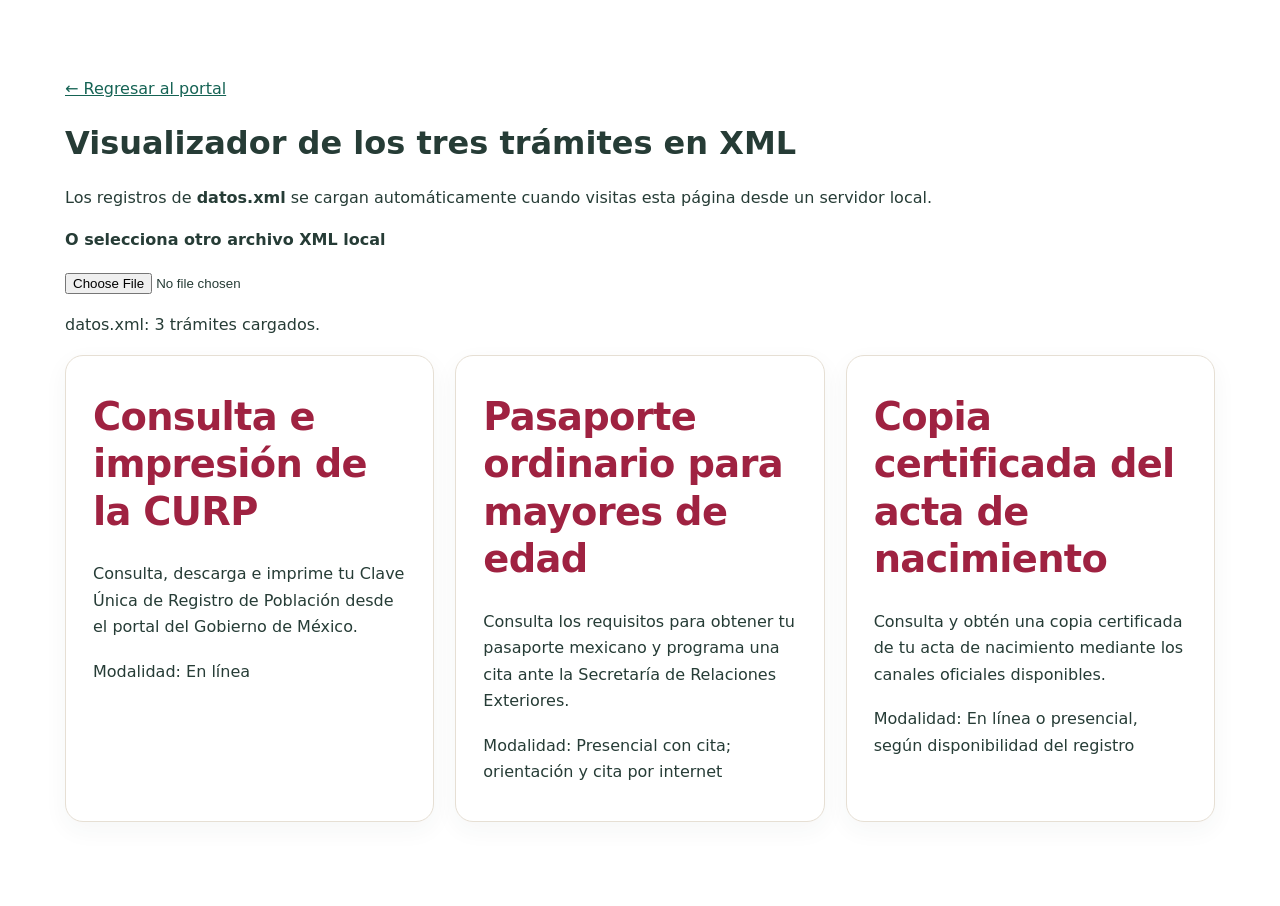
==== xml.html @ 4e7ec8d3 "Inicio_Proyecto_Llave_Digital_Ciudadana_2030" ====
<!doctype html>
<html lang="es">
  <head>
    <meta charset="utf-8" />
    <meta name="viewport" content="width=device-width,initial-scale=1" />
    <title>Visualizador XML · Llave Digital Ciudadana 2030</title>
    <link rel="stylesheet" href="css/estilos.css" />
  </head>
  <body>
    <main class="ancho seccion">
      <a href="index.html">← Regresar al portal</a>
      <h1>Visualizador de los tres trámites en XML</h1>
      <p>
        Los registros de <strong>datos.xml</strong> se cargan automáticamente
        cuando visitas esta página desde un servidor local.
      </p>
      <label for="archivo"
        ><strong>O selecciona otro archivo XML local</strong></label
      >
      <p><input type="file" id="archivo" accept=".xml,text/xml" /></p>
      <p id="estado" role="status" aria-live="polite">
        Cargando datos.xml…
      </p>
      <div id="registros" class="grid"></div>
    </main>
    <script src="js/xml.js"></script>
  </body>
</html>
---- css/estilos.css ----
/* ETAPA 1 — Identidad visual inspirada en la Guía de Identidad Gráfica UNRC 2024–2030.
   Portal académico independiente; no utiliza el imagotipo institucional. */
:root {
  --verde: #235b4e;
  --verde-profundo: #174438;
  --guinda: #9f2241;
  --dorado: #bc955c;
  --crema: #f7f5f1;
  --texto: #263c36;
  --muted: #52655d;
  --borde: #e6dfd4;
  --enlace: #156354;
}
* {
  box-sizing: border-box;
}
html {
  scroll-behavior: smooth;
}
body {
  margin: 0;
  font:
    16px/1.65 "Noto Sans",
    system-ui,
    -apple-system,
    "Segoe UI",
    sans-serif;
  color: var(--texto);
  background: #fff;
}
h1,
h2,
h3 {
  line-height: 1.24;
}
a {
  color: var(--enlace);
}
a:hover {
  text-decoration-thickness: 2px;
}
a:focus-visible,
button:focus-visible,
input:focus-visible,
select:focus-visible,
summary:focus-visible {
  outline: 3px solid var(--dorado);
  outline-offset: 3px;
}
.ancho {
  width: min(1150px, calc(100% - 44px));
  margin: auto;
}
.saltar {
  position: absolute;
  top: 0;
  left: 10px;
  transform: translateY(-180%);
  background: #fff;
  padding: 12px;
  z-index: 9;
}
.saltar:focus {
  transform: none;
}
.header {
  background: #fff;
  position: sticky;
  top: 0;
  z-index: 4;
  border-bottom: 1px solid var(--borde);
  box-shadow: 0 3px 14px #1e3a3210;
}
.cabecera {
  display: flex;
  align-items: center;
  justify-content: space-between;
  gap: 24px;
  padding: 17px 0;
}
.marca {
  text-decoration: none;
  color: var(--verde);
  font-weight: 700;
  display: flex;
  align-items: center;
  gap: 13px;
  line-height: 1.25;
}
.marca strong {
  color: var(--guinda);
}
.marca small {
  display: block;
  font-size: 0.65rem;
  font-weight: 600;
  color: #697b72;
  letter-spacing: 0.03em;
  margin-top: 4px;
}
.emblema {
  width: 42px;
  height: 42px;
  display: grid;
  place-items: center;
  color: #fff;
  background: var(--guinda);
  border-radius: 13px;
  font-size: 1.55rem;
}
.cabecera nav {
  display: flex;
  gap: 23px;
  flex-wrap: wrap;
}
.cabecera nav a {
  text-decoration: none;
  font-weight: 700;
  font-size: 0.89rem;
  color: var(--verde);
}
.cabecera nav a:hover {
  color: var(--guinda);
}
.hero {
  background: linear-gradient(120deg, #235b4e 0%, #174438 78%);
  color: #fff;
  padding: 92px 0 84px;
  position: relative;
  overflow: hidden;
}
.hero:after {
  content: "✦";
  position: absolute;
  right: 6%;
  top: -100px;
  font-size: 450px;
  line-height: 1;
  color: #fff;
  opacity: 0.035;
  pointer-events: none;
}
.hero-inner {
  position: relative;
  z-index: 1;
}
.hero h1 {
  font-size: clamp(2.35rem, 5vw, 4.45rem);
  line-height: 1.13;
  max-width: 820px;
  letter-spacing: -0.035em;
  margin: 19px 0 23px;
}
.hero p {
  max-width: 735px;
  font-size: 1.12rem;
  color: #e4eee9;
}
.hero .aclaracion {
  font-size: 0.85rem;
  color: #e4eee9;
  margin-top: 27px;
  border-left: 3px solid var(--dorado);
  padding-left: 14px;
}
.etiqueta,
.sobre {
  display: inline-block;
  font-size: 0.75rem;
  font-weight: 800;
  letter-spacing: 0.11em;
}
.etiqueta {
  color: #f3d9a9;
  border: 1px solid #dbca9a80;
  padding: 7px 13px;
  border-radius: 999px;
}
.sobre {
  color: var(--guinda);
}
.boton {
  display: inline-flex;
  align-items: center;
  gap: 12px;
  border: 0;
  background: var(--dorado);
  color: #242a20;
  padding: 12px 21px;
  border-radius: 10px;
  font-weight: 800;
  text-decoration: none;
  cursor: pointer;
  font: inherit;
}
.boton:hover {
  filter: brightness(1.05);
}
.secundario {
  background: #f0e9de;
  color: var(--verde);
  align-self: end;
}
.seccion {
  padding-top: 76px;
  padding-bottom: 84px;
  scroll-margin-top: 100px;
}
.seccion h2 {
  color: var(--guinda);
  font-size: clamp(1.8rem, 3vw, 2.55rem);
  margin: 10px 0 17px;
  letter-spacing: -0.018em;
}
.intro {
  max-width: 790px;
}
.intro p {
  color: var(--muted);
}
.filtros {
  display: flex;
  align-items: end;
  gap: 15px;
  flex-wrap: wrap;
  margin-top: 30px;
  background: var(--crema);
  border: 1px solid var(--borde);
  border-radius: 17px;
  padding: 21px;
}
.filtros > div {
  flex: 1;
  min-width: 190px;
}
.filtros label {
  display: block;
  font-weight: 700;
  color: var(--verde);
  margin-bottom: 6px;
}
.filtros input,
.filtros select {
  background: white;
  width: 100%;
  padding: 13px;
  border: 1px solid #bfcac3;
  border-radius: 9px;
  font: inherit;
  color: var(--texto);
}
#contador {
  font-size: 0.9rem;
  color: var(--muted);
  margin: 20px 0;
}
.grid {
  display: grid;
  grid-template-columns: repeat(3, minmax(0, 1fr));
  gap: 21px;
}
.tarjeta {
  padding: 27px;
  background: #fff;
  border: 1px solid var(--borde);
  border-radius: 18px;
  box-shadow: 0 8px 25px #2942360c;
  display: flex;
  flex-direction: column;
  transition:
    transform 0.18s,
    box-shadow 0.18s;
}
.tarjeta:hover {
  transform: translateY(-3px);
  box-shadow: 0 12px 28px #29423615;
}
.tarjeta[hidden] {
  display: none;
}
.tarjeta h3 {
  font-size: 1.33rem;
  color: var(--verde);
  margin: 17px 0 8px;
}
.tarjeta h4 {
  color: var(--guinda);
  margin: 14px 0 0;
}
.tarjeta p {
  margin: 9px 0;
}
.tarjeta ul {
  padding-left: 21px;
  margin: 7px 0;
}
.tarjeta li {
  margin: 5px 0;
}
.tarjeta-cabecera {
  display: flex;
  justify-content: space-between;
  gap: 8px;
}
.clave {
  font-size: 0.8rem;
  color: #78847c;
  font-weight: 700;
}
.modalidad {
  border-radius: 25px;
  background: #e3f1ec;
  padding: 3px 11px;
  color: #235b4e;
  font-size: 0.76rem;
  font-weight: 800;
}
.tarjeta:nth-child(2) .modalidad {
  background: #f8e9df;
  color: #8f3948;
}
.tarjeta:nth-child(3) .modalidad {
  background: #f7f0dc;
  color: #796026;
}
.autoridad {
  color: var(--muted);
  font-size: 0.87rem;
}
.enlace {
  font-weight: 800;
  margin-top: auto;
  padding-top: 17px;
}
.xml-link {
  margin-top: 29px;
}
.suave {
  background: var(--crema);
}
.acordeon {
  max-width: 860px;
  margin-top: 27px;
}
details {
  background: #fff;
  border: 1px solid var(--borde);
  border-radius: 12px;
  padding: 17px 20px;
  margin: 12px 0;
}
summary {
  font-weight: 800;
  cursor: pointer;
  color: var(--verde);
}
details p {
  margin-bottom: 3px;
}
.dos {
  display: grid;
  grid-template-columns: repeat(2, 1fr);
  gap: 23px;
}
.consejo {
  border-top: 5px solid var(--dorado);
  background: #f4f8f5;
  border-radius: 12px;
  padding: 25px;
}
.consejo h3 {
  margin-top: 0;
  color: var(--verde);
}
.flujo {
  display: flex;
  align-items: center;
  gap: 8px;
  overflow: auto;
  padding: 21px 0;
}
.flujo > div {
  background: #fff;
  border: 1px solid var(--borde);
  min-width: 148px;
  flex: 1;
  padding: 17px 12px;
  border-radius: 11px;
  text-align: center;
  font-weight: 800;
  color: var(--verde);
}
.flujo small {
  display: block;
  font-size: 0.72rem;
  font-weight: 400;
  color: var(--muted);
  margin-top: 6px;
}
.flujo > span {
  font-size: 1.5rem;
  color: var(--dorado);
}
footer {
  background: var(--verde-profundo);
  color: #e7eee9;
  padding: 29px 0;
  font-size: 0.83rem;
}
.oculto {
  display: none;
}
@media (max-width: 920px) {
  .grid {
    grid-template-columns: repeat(2, 1fr);
  }
  .cabecera {
    align-items: flex-start;
    flex-direction: column;
  }
  .hero {
    padding: 70px 0;
  }
}
@media (max-width: 650px) {
  .grid,
  .dos {
    grid-template-columns: 1fr;
  }
  .filtros {
    display: block;
  }
  .filtros > div {
    margin-bottom: 14px;
  }
  .filtros .boton {
    width: 100%;
    justify-content: center;
  }
  .flujo {
    flex-direction: column;
    align-items: stretch;
  }
  .flujo > span {
    text-align: center;
    transform: rotate(90deg);
  }
  .hero {
    padding: 57px 0;
  }
  .seccion {
    padding-top: 52px;
    padding-bottom: 58px;
  }
  .cabecera nav {
    gap: 12px 18px;
  }
  .hero h1 {
    font-size: 2.4rem;
  }
  .ancho {
    width: min(100% - 30px, 1150px);
  }
}
@media (prefers-reduced-motion: reduce) {
  html {
    scroll-behavior: auto;
  }
  .tarjeta {
    transition: none;
  }
  .tarjeta:hover {
    transform: none;
  }
}
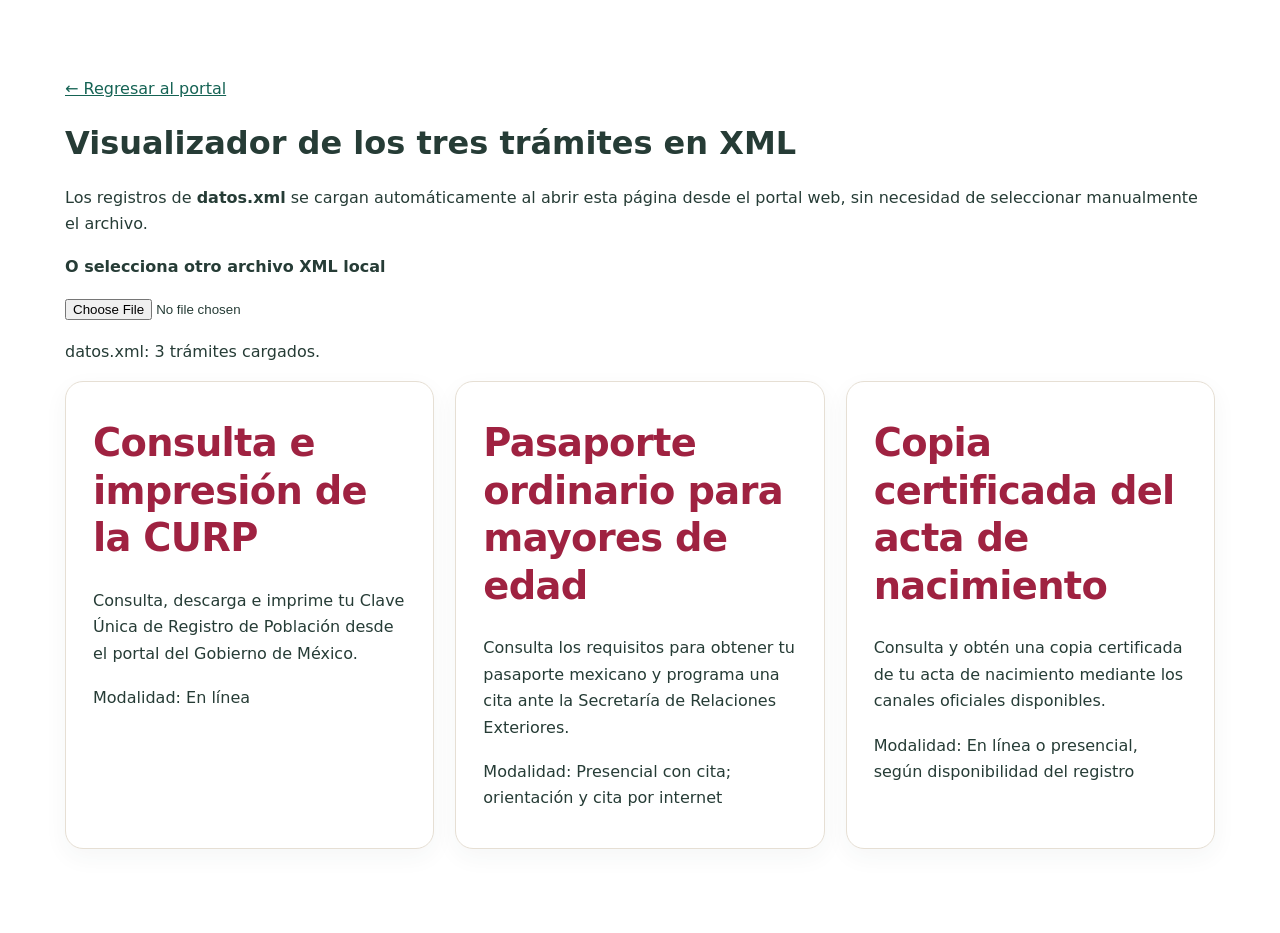
==== commit b3782327: "Actualización de XML" ====
--- a/xml.html
+++ b/xml.html
@@ -11,8 +11,9 @@
       <a href="index.html">← Regresar al portal</a>
       <h1>Visualizador de los tres trámites en XML</h1>
       <p>
-        Los registros de <strong>datos.xml</strong> se cargan automáticamente
-        cuando visitas esta página desde un servidor local.
+        Los registros de <strong>datos.xml</strong> se cargan automáticamente 
+        al abrir esta página desde el portal web, sin necesidad de seleccionar manualmente 
+        el archivo.
       </p>
       <label for="archivo"
         ><strong>O selecciona otro archivo XML local</strong></label
